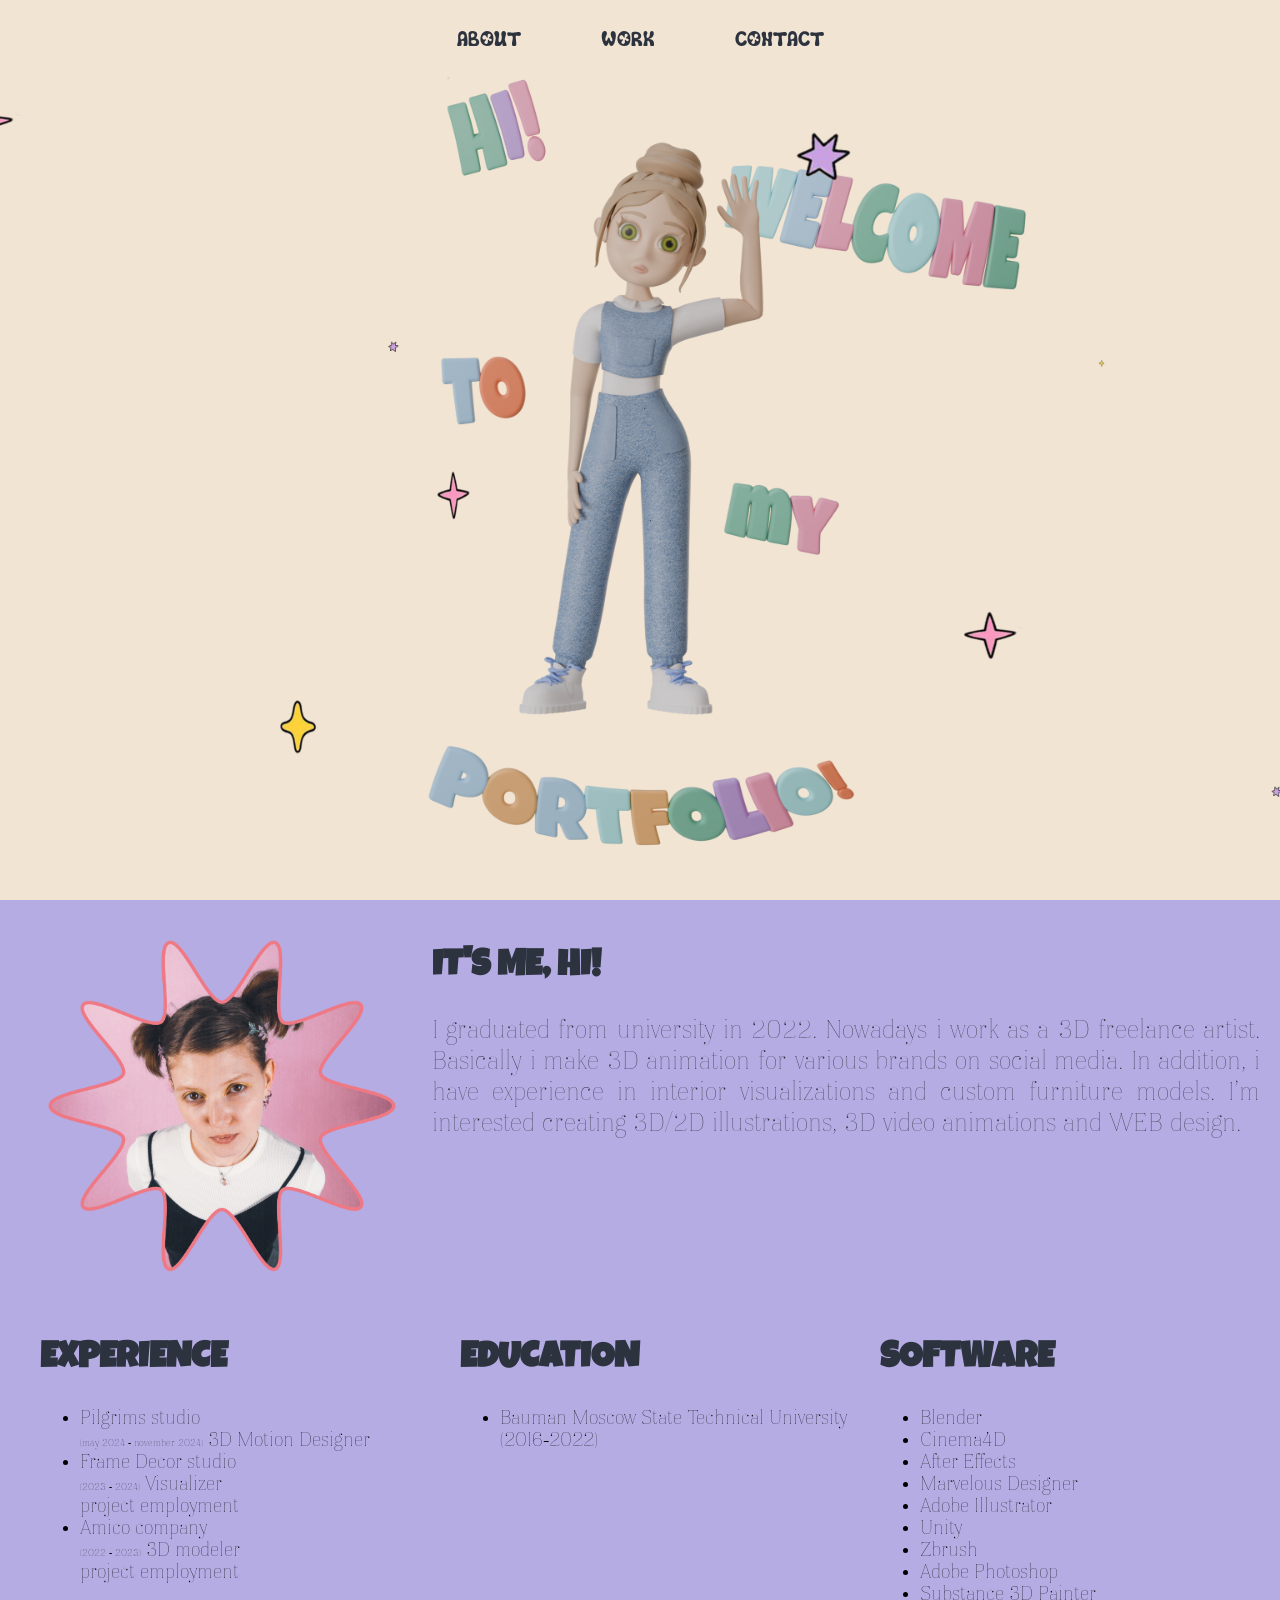
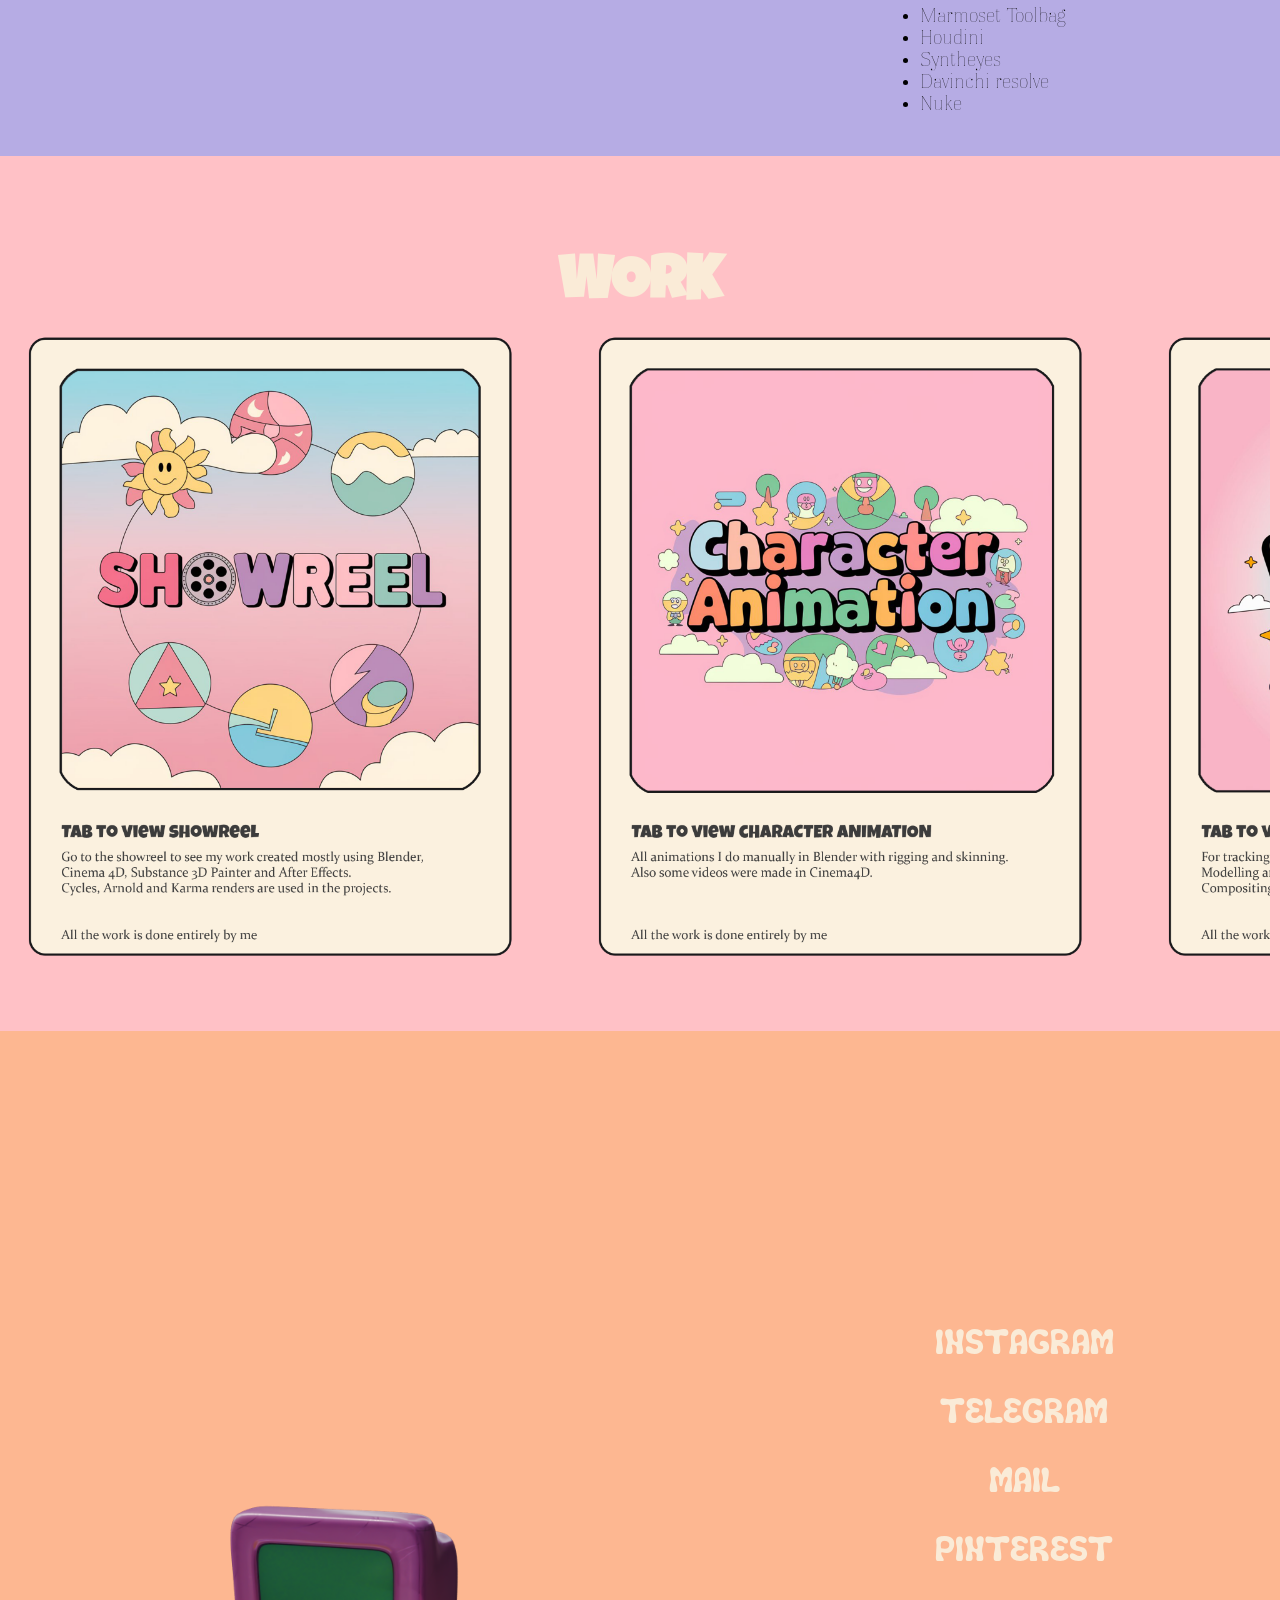
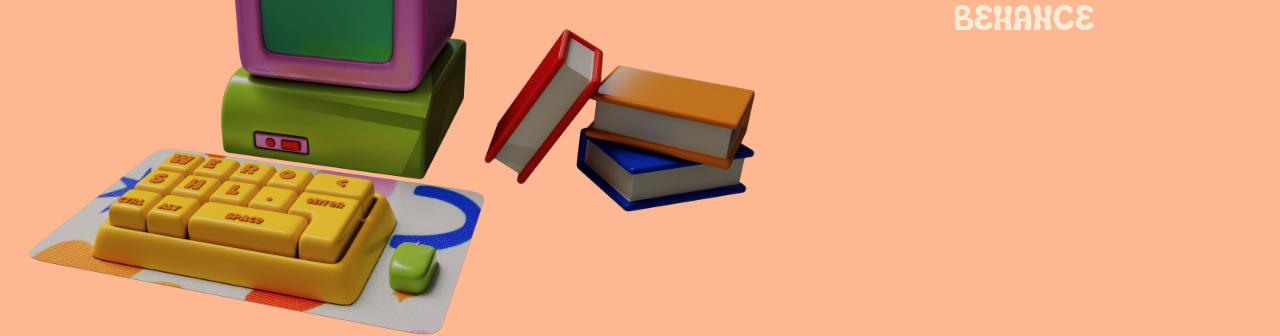
==== index.html @ 4b8dde6f "initial commit" ====
<!DOCTYPE html>
<html lang="en">
<head>
    <meta charset="UTF-8">
    <meta name="viewport" content="width=device-width, initial-scale=1.0">
    <title>Portfolio</title>
    <link rel="stylesheet" href="styles.css">
    <link rel="preconnect" href="https://fonts.googleapis.com">
    <link rel="preconnect" href="https://fonts.gstatic.com" crossorigin>
    <link href="https://fonts.googleapis.com/css2?family=Lobster&display=swap" rel="stylesheet">
</head>
<body>
    <header>
        <nav>
            <ul>
                <li><a href="#about" class="about">About</a></li>
                <li><a href="#work" class="work">Work</a></li>
                <li><a href="#contact" class="contact">Contact</a></li>
            </ul>
        </nav>
    </header>
    <section class="hero">
        <img src="images/splash/splash_0000.png" alt="Hero Image" class="hero-image" id="hero-image">
    </section>
    <section id="about" class="about-section">
        <div class="top-section">
            <img src="images/me.png" alt="me" class="me-image">
            <div class="about-me">
                <h1 class="about-title">IT'S ME, HI!</h1>
                <p class="about-text">
                    I graduated from university in 2022. Nowadays i work as a 3D freelance artist.
                    Basically i make 3D animation for various brands on social media. In addition, i have experience in interior visualizations and custom furniture models.
                    I'm interested creating 3D/2D illustrations, 3D video animations and WEB design.
                </p>
            </div>
        </div>
        <div class="about-columns">
            <div class="column">
                <h1 class="about-title">EXPERIENCE</h1>
                <ul class="custom-list">
                    <li>Pilgrims studio<br>
                        <span class="date">(may 2024 - november 2024)</span> 3D Motion Designer </li>
                    <li>Frame Decor studio <br>
                        <span class="date">(2023 - 2024)</span> Visualizer<br> 
                        project employment</li>
                    <li class="custom-list">Amico company <br>
                        <span class="date">(2022 - 2023)</span> 3D modeler<br>
                        project employment
                    </li>
                </ul>
            </div>
            <div class="column">
                <h1 class="about-title">EDUCATION</h1>
                <ul class="custom-list">
                    <li class="custom-list">Bauman Moscow State Technical University (2016-2022)</li>
                </ul>
            </div>
            <div class="column">
                <h1 class="about-title">SOFTWARE</h1>
                <ul class="custom-list">
                    <li>Blender</li>
                    <li>Cinema4D</li>
                    <li>After Effects</li>
                    <li>Marvelous Designer</li>
                    <li>Adobe Illustrator</li>
                    <li>Unity</li>
                    <li>Zbrush</li>
                    <li>Adobe Photoshop</li>
                    <li>Substance 3D Painter</li>
                    <li>Marmoset Toolbag</li>
                    <li>Houdini</li>
                    <li>Syntheyes</li>
                    <li>Davinchi resolve</li>
                    <li>Nuke</li>
                </ul>
            </div>
        </div>
    </section>
    
    <section id="work" class="work-section">
        <h1>WORK</h1>
        <div class="work-images">
            <a href="showreel.html"><img src="images/SHOWREEL.png" alt="showreel"></a>
            <a href="characterAnimation.html"><img src="images/CHARACTER ANIMATION.png" alt="characteranomation"></a>
            <a href="link3.html"><img src="images/VFX.png" alt="vfx"></a>
            <a href="link2.html"><img src="images/CGI.png" alt="cgi"></a>
            <a href="link5.html"><img src="images/CLOTHSIMULATION.png" alt="clothsimulation"></a>
        </div>
    </section>
    <section id="contact" class="contact-section">
        <div class="animation">
            <img id="animation-image" src="images/intro/intro0000.png" alt="Animation">
        </div>
        <div class="social-buttons">
            <a href="https://www.instagram.com/tripledaria?igsh=cnoxd2V1ZTIxaGNo" target="_blank">Instagram</a>
            <a href="https://t.me/itsnot_haha" target="_blank">Telegram</a>
            <a href="mailto:tripledaria3d@gmail.com">Mail</a>
            <a href="https://ru.pinterest.com/itsn0thaha/_created/" target="_blank">Pinterest</a>
            <a href="https://www.behance.net/DariaMarakova" target="_blank">Behance</a>
        </div>
    </section>
    <script src="script.js"></script>
</body>
</html>
---- styles.css ----
@font-face {
    font-family: 'LEPKA';
    src: url('fonts/LEPKA.otf') format('opentype');
}
@font-face {
    font-family: 'LuckiestGuy';
    src: url('fonts/LuckiestGuy.ttf') format('opentype');
}
@font-face {
    font-family: 'n1';
    src: url('fonts/KarstenThin.otf') format('opentype');
}

body {
    margin: 0;
    font-family: 'LEPKA', sans-serif;
}

header {
    position: fixed;
    top: 0;
    width: 100%;
    z-index: 1000;
    padding: 20px 0; /* Добавляем отступ сверху и снизу */
    background: none; /* Делаем фон прозрачным */
}

nav ul {
    list-style: none;
    padding: 0;
    margin: 0;
    display: flex;
    justify-content: center;
}

nav ul li {
    margin: 0 20px;
    font-size: 20px;
}

nav ul li a {
    text-decoration: none;
    color: rgb(45, 51, 62);
    padding: 10px 20px;
    border-radius: 5px;
    background: none; /* Убираем фон у кнопок */
    transition: transform 0.3s; /* Добавляем плавный переход для трансформации */
    display: inline-block;
}

nav ul li a:hover {
    transform: scale(1.2); 
}

.hero {
    background-color: rgb(241, 228, 211);
    display: flex;
    justify-content: center;
    align-items: center;
    margin-top: 0; /* Убираем отступ сверху */
    height: 100vh; /* Занимает всю высоту экрана */
    overflow: hidden;
}

.hero-image {
    border-radius: 15px;
    width: 100%;
    height: 100%;
    object-fit: cover; /* Масштабирует изображение, чтобы оно покрывало контейнер */
    object-position: center; /* Центрирует изображение */
}

.about-section, .work-section, .contact-section {
    padding: 50px 20px;
    text-align: center;
}

/* -------------------------- */
.about-section {
    background-color: #B6ACE4;
    padding: 20px;
    display: flex;
    flex-direction: column;
    align-items: stretch;
}

.top-section {
    display: flex;
    align-items: flex-start;
    margin-bottom: 20px;
}

.me-image {
    max-width: 30%;
    border-radius: 55px;
    margin-right: 20px;
    flex-shrink: 0;
    margin-left: 20px;
    transition: transform 0.5s;
}
.me-image:hover{
    transform: rotate(360deg);
}

.about-me {
    flex: 1;
}

h1, p{
    color: rgb(45, 51, 62);
}

.custom-list {
    /*list-style-type: none;  */
    font-family: 'n1', sans-serif;
    text-align: left;
    font-size: 20px;
}
.date{
    font-size: 10px;
}

.about-title {
    font-size: 36px;
    text-align: left;
    font-family: 'LuckiestGuy', sans-serif;
}

.about-text {
    font-size: 26px;
    line-height: 1.2;
    margin-top: 0px;
    text-align: justify;
    font-family: 'n1', sans-serif;
}

.about-columns {
    display: flex;
    justify-content: space-between;
    width: 100%;
    margin-left: 20px;
}

.column {
    flex: 1;
    margin-right: 20px;
}

.column:last-child {
    margin-right: 0;
}
p {
    font-family: 'n1', sans-serif;
}

/* -------------------------- */

.work-section {
    background-color: #ffc1c6;
    display: flex;
    flex-direction: column;
    justify-content: center;
    align-items: center;
    text-align: center;
}

.work-section h1 {
    position: relative; /* Абсолютное позиционирование для заголовка */
    font-size: 60px;
    margin-bottom: 0px;
    font-family: 'LuckiestGuy', sans-serif;
    color:antiquewhite;
}

.work-images {
    display: flex;
    overflow-x: scroll;
    overflow-y: hidden;
    gap: 70px;
    padding: 10px;
    width: 100%;
}

.work-images a img {
    border-radius: 15px;
    width: 500px;
    cursor: pointer;
    transition: transform 0.3s;
}

.work-images a img:hover{
    transform: scale(1.05);
}

.contact-section {
    background-color: #fdb791;
    display: flex;
    justify-content: space-between;
    align-items: center;
    position: relative;
    padding-bottom: 0px; /* Добавляем отступ снизу для анимации */
    height: 95vh;
}

.animation {
    position: absolute;
    bottom: 0;
    left: 0;
    width: 100%;
    height: 100%;
    display: flex;
    align-items: flex-end;
}

.animation img {
    max-width: 60%;
    max-height: 60%;
    object-fit: contain;
}

.social-buttons {
    display: flex;
    flex-direction: column;
    gap: 10px;
    position: absolute;
    top: 50%;
    left: 80%;
    transform: translate(-50%, -50%);
    z-index: 10;
    font-size: 35px;
}

.social-buttons a {
    text-decoration: none;
    color:antiquewhite;
    padding: 10px 20px;
    border-radius: 5px;
    background-color: none;
    transition: transform 0.3s; /* Добавляем плавный переход для трансформации */
}

.social-buttons a:hover {
    transform: scale(1.2); /* Увеличиваем кнопку на 20% */
}

/* Media Queries for Mobile Devices */
@media (max-width: 768px) {
    nav ul li {
        margin: 5px 0; /* Уменьшаем отступы между элементами */
    }

    nav ul li a {
        font-size: 14px; /* Уменьшаем размер шрифта */
        padding: 8px 12px; /* Уменьшаем отступы внутри кнопок */
    }

    .work-images a img {
        max-width: 400px;
    }

    .contact-section {
        flex-direction: column;
        align-items: center;
    }

    .animation img {
        max-width: 100%;
    }

    .social-buttons {
        position: static;
        transform: none;
        margin-top: 20px;
    }
    .top-section {
        flex-direction: column;
        align-items: center;
    }

    .me-image {
        margin-right: 0;
        margin-bottom: 20px;
        max-width: 60%;
    }

    .about-columns {
        flex-direction: column;
        align-items: stretch;
    }

    .column {
        margin-right: 0;
        margin-bottom: 20px;
    }

    .column:last-child {
        margin-bottom: 0;
    }
}
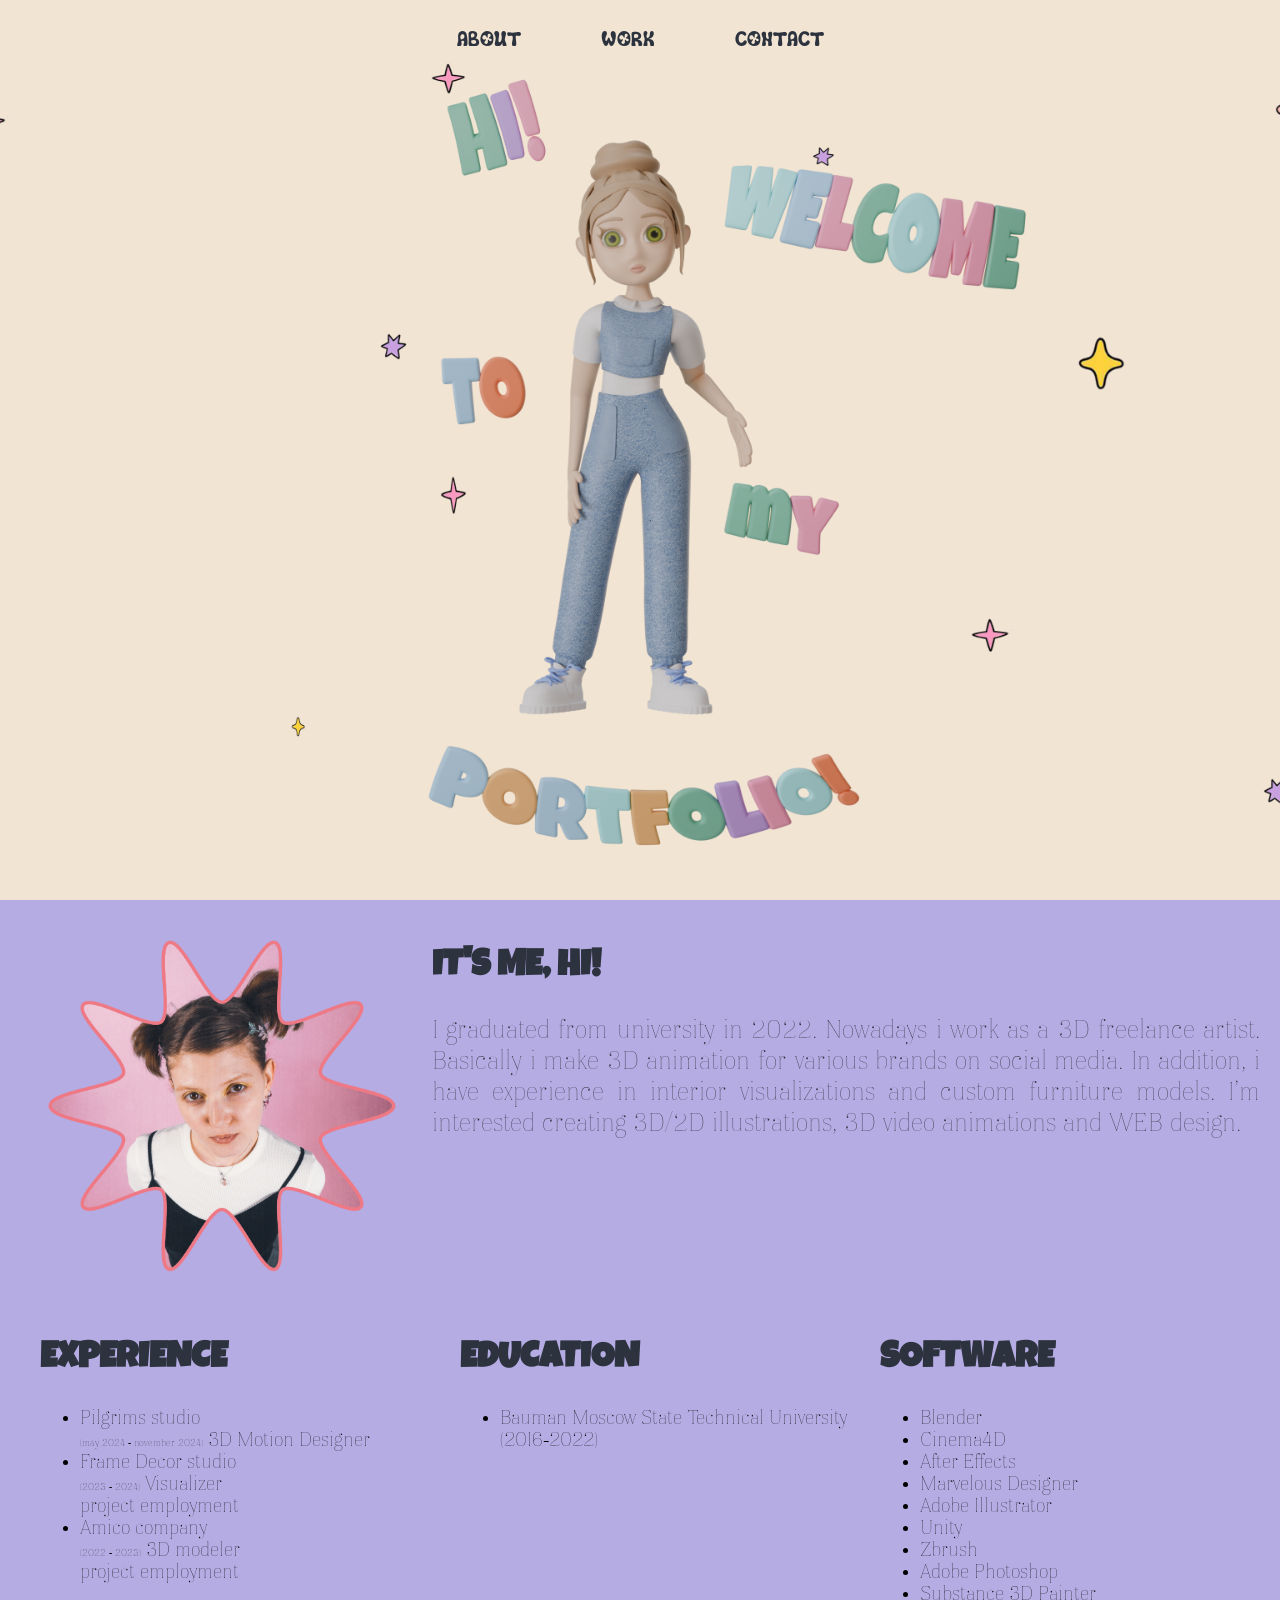
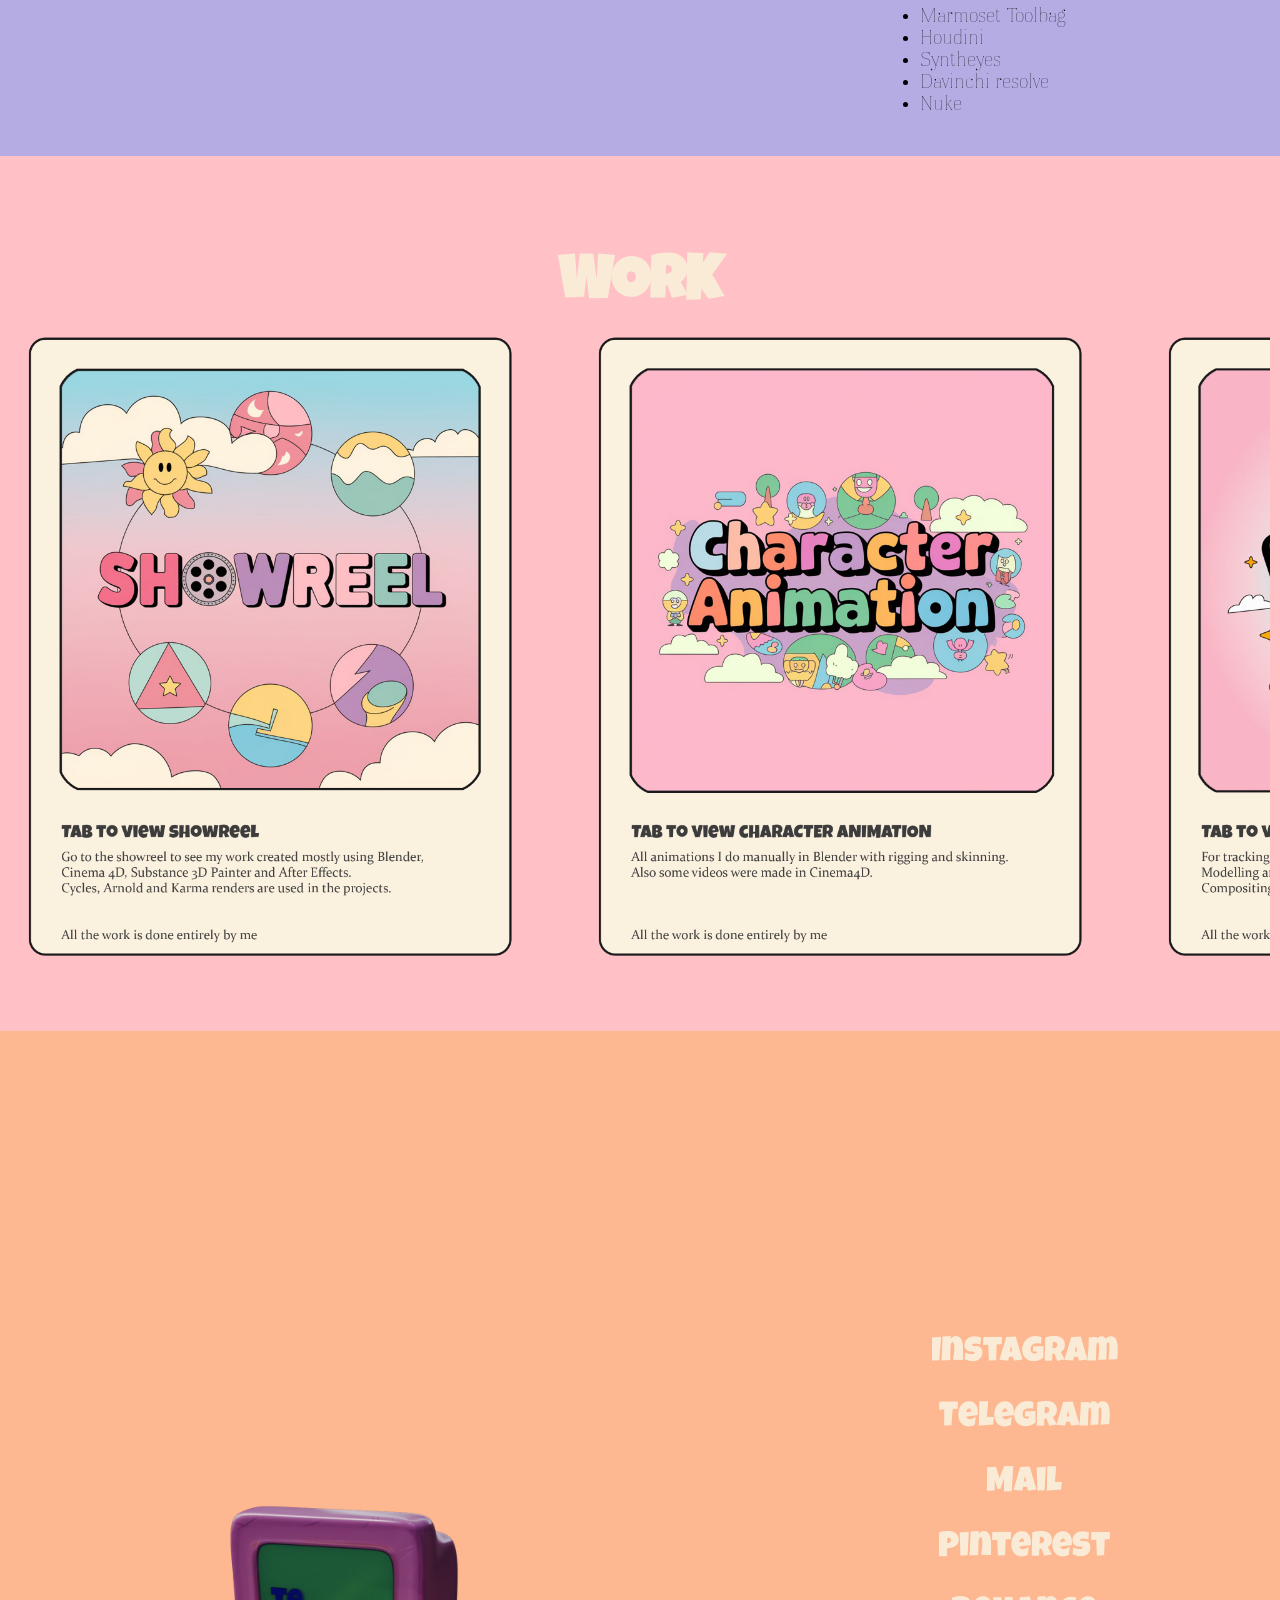
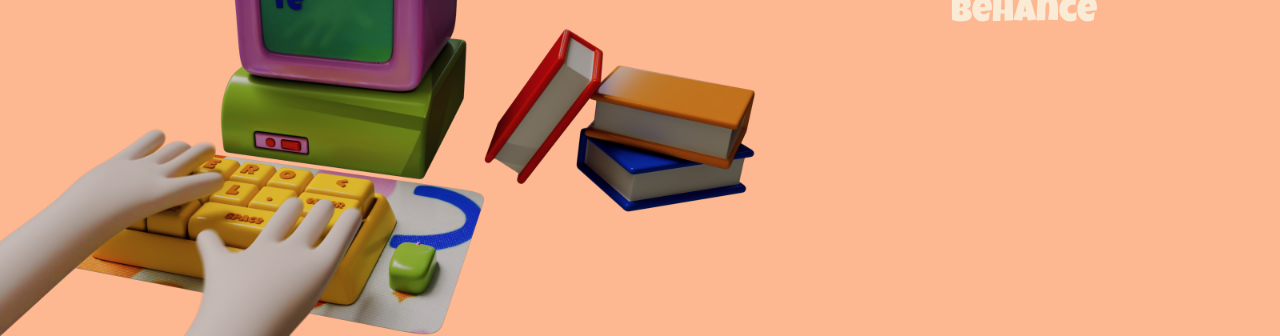
==== commit 0c89b7d9: "add vfx page" ====
--- a/index.html
+++ b/index.html
@@ -82,7 +82,7 @@
         <div class="work-images">
             <a href="showreel.html"><img src="images/SHOWREEL.png" alt="showreel"></a>
             <a href="characterAnimation.html"><img src="images/CHARACTER ANIMATION.png" alt="characteranomation"></a>
-            <a href="link3.html"><img src="images/VFX.png" alt="vfx"></a>
+            <a href="vfx.html"><img src="images/VFX.png" alt="vfx"></a>
             <a href="link2.html"><img src="images/CGI.png" alt="cgi"></a>
             <a href="link5.html"><img src="images/CLOTHSIMULATION.png" alt="clothsimulation"></a>
         </div>
--- a/styles.css
+++ b/styles.css
@@ -192,6 +192,7 @@
     transform: scale(1.05);
 }
 
+
 .contact-section {
     background-color: #fdb791;
     display: flex;
@@ -232,6 +233,7 @@
 
 .social-buttons a {
     text-decoration: none;
+    font-family: 'LuckiestGuy', sans-serif;
     color:antiquewhite;
     padding: 10px 20px;
     border-radius: 5px;
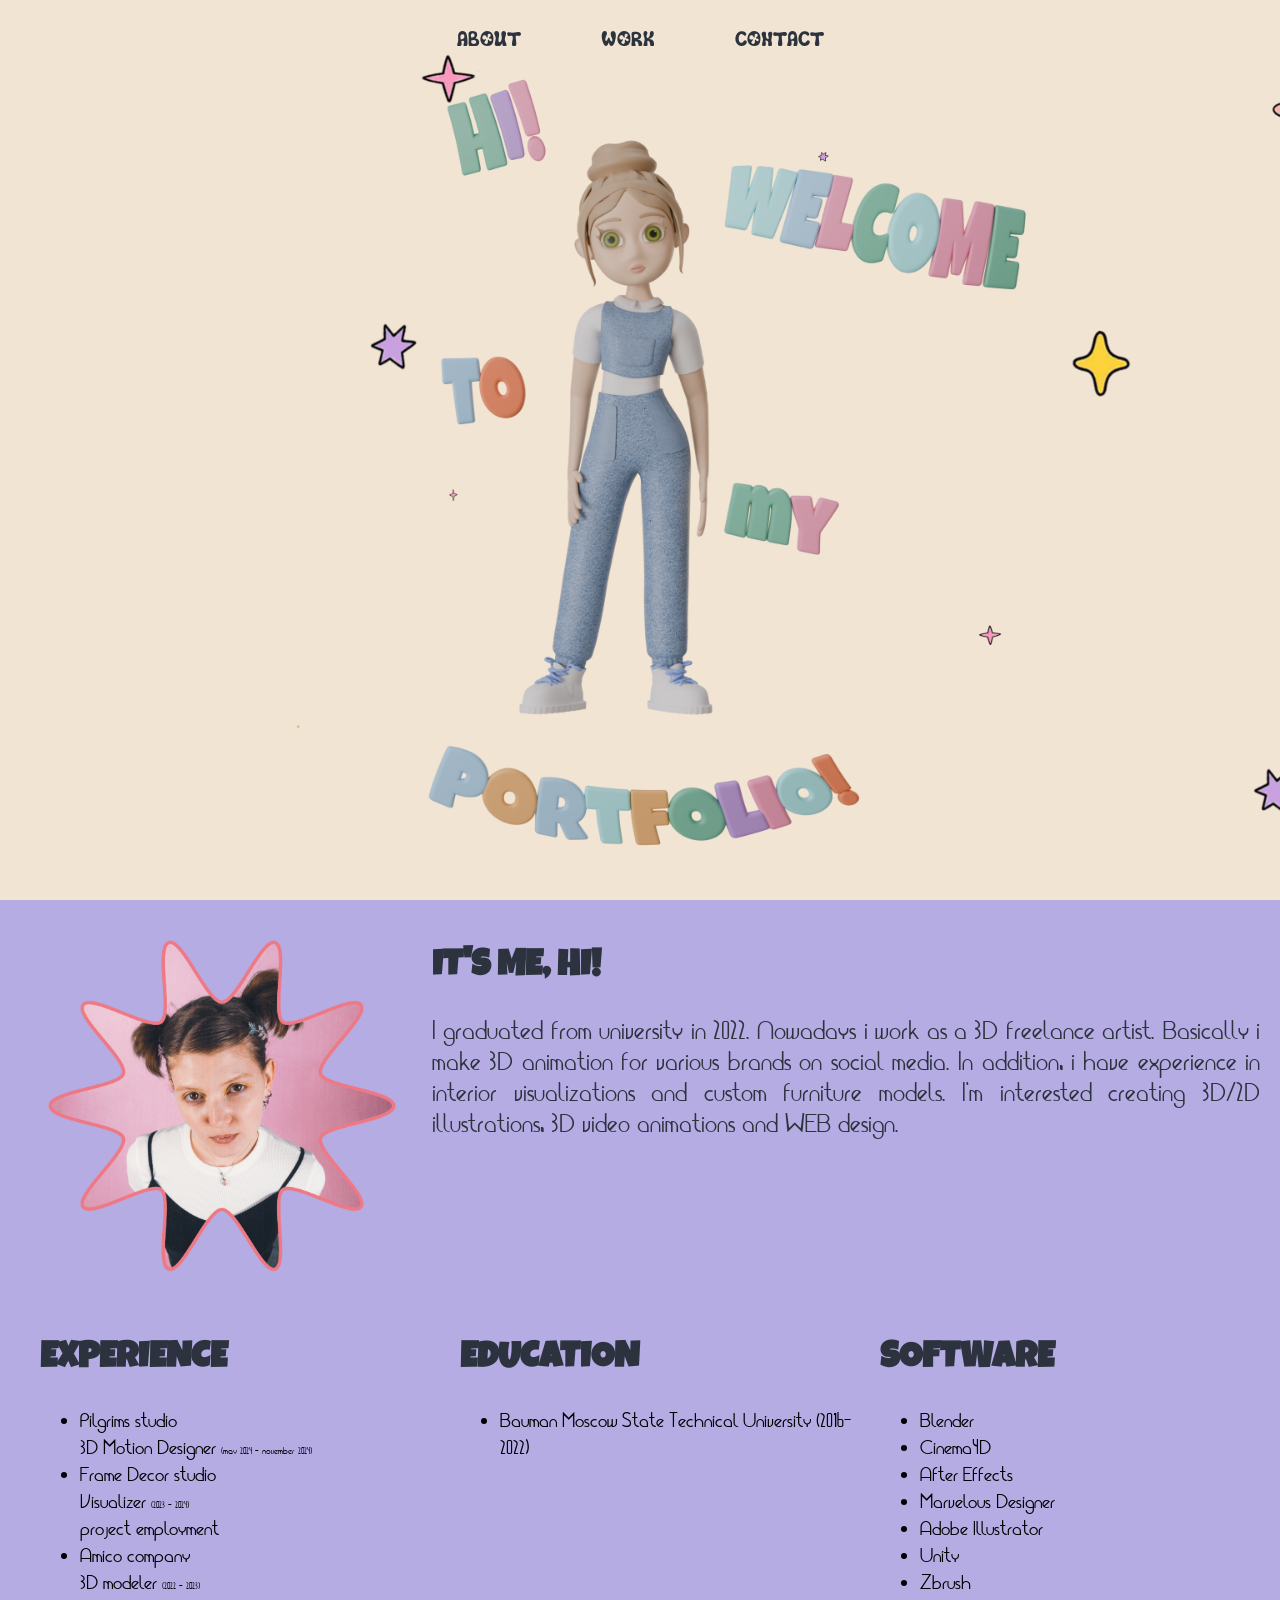
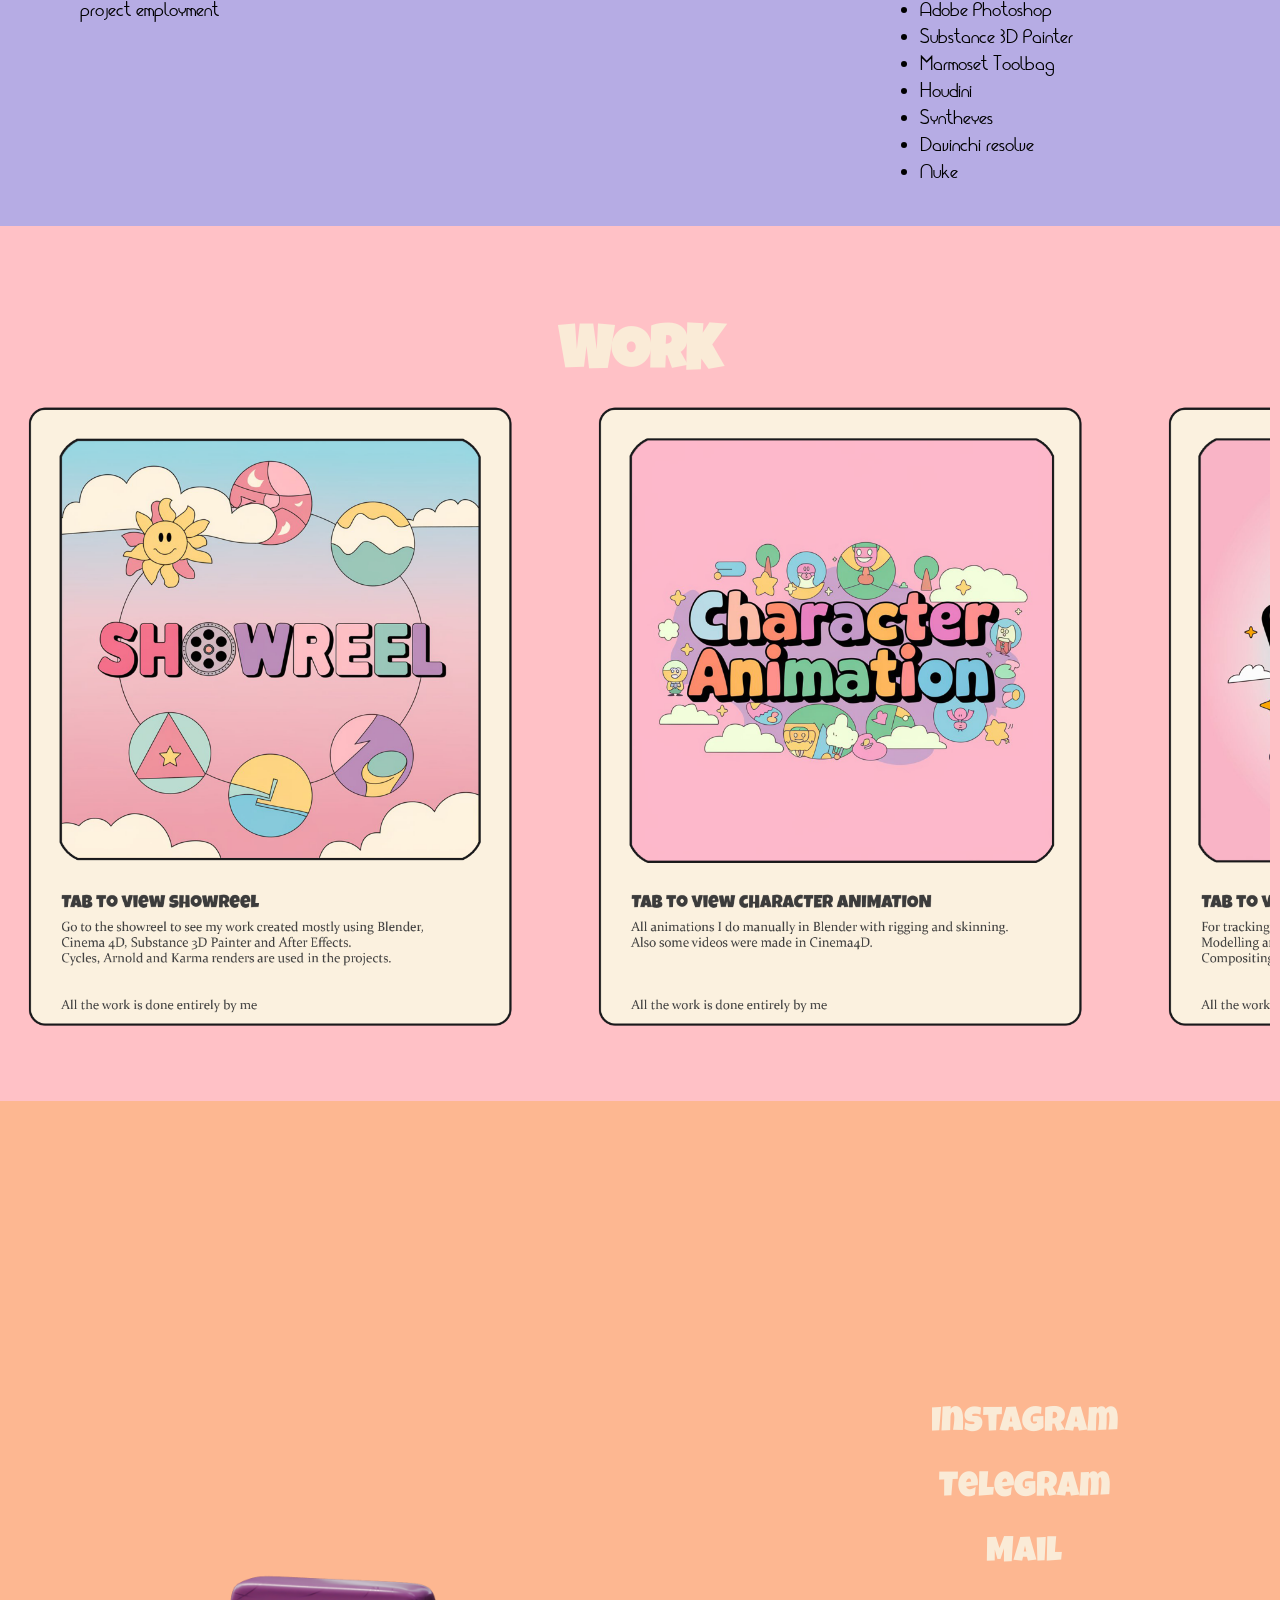
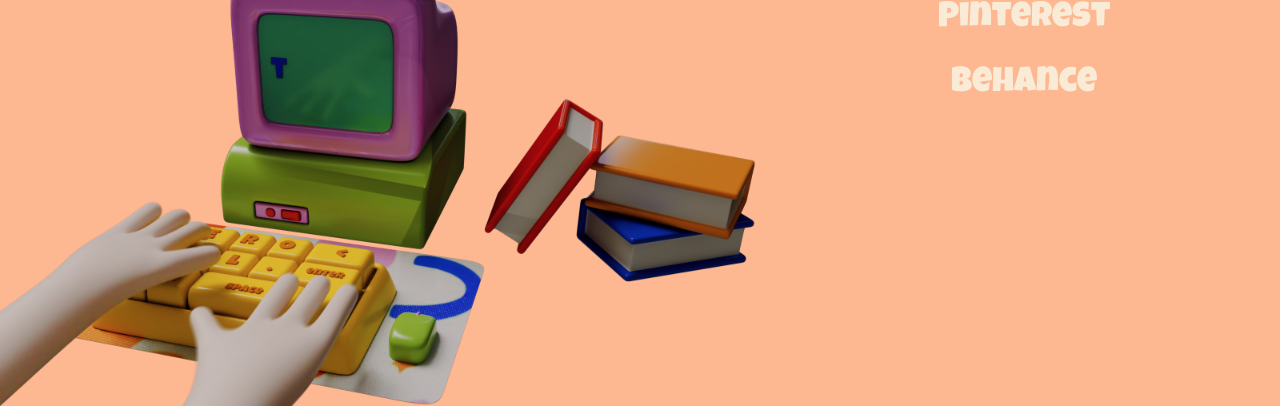
==== commit 8e8ecd98: "add cgi and cloth" ====
--- a/index.html
+++ b/index.html
@@ -39,12 +39,12 @@
                 <h1 class="about-title">EXPERIENCE</h1>
                 <ul class="custom-list">
                     <li>Pilgrims studio<br>
-                        <span class="date">(may 2024 - november 2024)</span> 3D Motion Designer </li>
+                         3D Motion Designer <span class="date">(may 2024 - november 2024)</span> </li>
                     <li>Frame Decor studio <br>
-                        <span class="date">(2023 - 2024)</span> Visualizer<br> 
+                         Visualizer <span class="date">(2023 - 2024)</span><br> 
                         project employment</li>
                     <li class="custom-list">Amico company <br>
-                        <span class="date">(2022 - 2023)</span> 3D modeler<br>
+                         3D modeler <span class="date">(2022 - 2023)</span><br>
                         project employment
                     </li>
                 </ul>
@@ -83,8 +83,8 @@
             <a href="showreel.html"><img src="images/SHOWREEL.png" alt="showreel"></a>
             <a href="characterAnimation.html"><img src="images/CHARACTER ANIMATION.png" alt="characteranomation"></a>
             <a href="vfx.html"><img src="images/VFX.png" alt="vfx"></a>
-            <a href="link2.html"><img src="images/CGI.png" alt="cgi"></a>
-            <a href="link5.html"><img src="images/CLOTHSIMULATION.png" alt="clothsimulation"></a>
+            <a href="cgi.html"><img src="images/CGI.png" alt="cgi"></a>
+            <a href="cloth.html"><img src="images/CLOTHSIMULATION.png" alt="clothsimulation"></a>
         </div>
     </section>
     <section id="contact" class="contact-section">
--- a/styles.css
+++ b/styles.css
@@ -8,7 +8,7 @@
 }
 @font-face {
     font-family: 'n1';
-    src: url('fonts/KarstenThin.otf') format('opentype');
+    src: url('fonts/citricacyrillic.ttf') format('opentype');
 }
 
 body {
@@ -169,7 +169,7 @@
     font-size: 60px;
     margin-bottom: 0px;
     font-family: 'LuckiestGuy', sans-serif;
-    color:antiquewhite;
+    color:rgb(250, 235, 215);
 }
 
 .work-images {
@@ -191,7 +191,40 @@
 .work-images a img:hover{
     transform: scale(1.05);
 }
-
+/* для полосы прокрутки */
+
+/* Стилизация полосы прокрутки для WebKit-браузеров (Chrome, Safari, новые версии Opera) */
+.work-images::-webkit-scrollbar {
+    width: 12px; /* Ширина полосы прокрутки */
+    height: 12px; /* Высота полосы прокрутки */
+}
+
+.work-images::-webkit-scrollbar-track {
+    background: #faebd7; /* Цвет фона полосы прокрутки */
+    border-radius: 10px; /* Скругление углов фона */
+}
+
+.work-images::-webkit-scrollbar-thumb {
+    background: #ffb579; /* Цвет бегунка */
+    border-radius: 10px; /* Скругление углов бегунка */
+}
+
+.work-images::-webkit-scrollbar-thumb:hover {
+    background: #faa159; /* Цвет бегунка при наведении */
+}
+
+/* Стилизация полосы прокрутки для Firefox */
+.work-images {
+    scrollbar-width: thin; /* Ширина полосы прокрутки */
+    scrollbar-color: #ffb579 #faebd7; /* Цвет бегунка и фона */
+}
+
+/* Стилизация полосы прокрутки для IE и Edge */
+.work-images {
+    -ms-overflow-style: none; /* Скрыть полосу прокрутки */
+}
+
+/* -------------------------- */
 
 .contact-section {
     background-color: #fdb791;
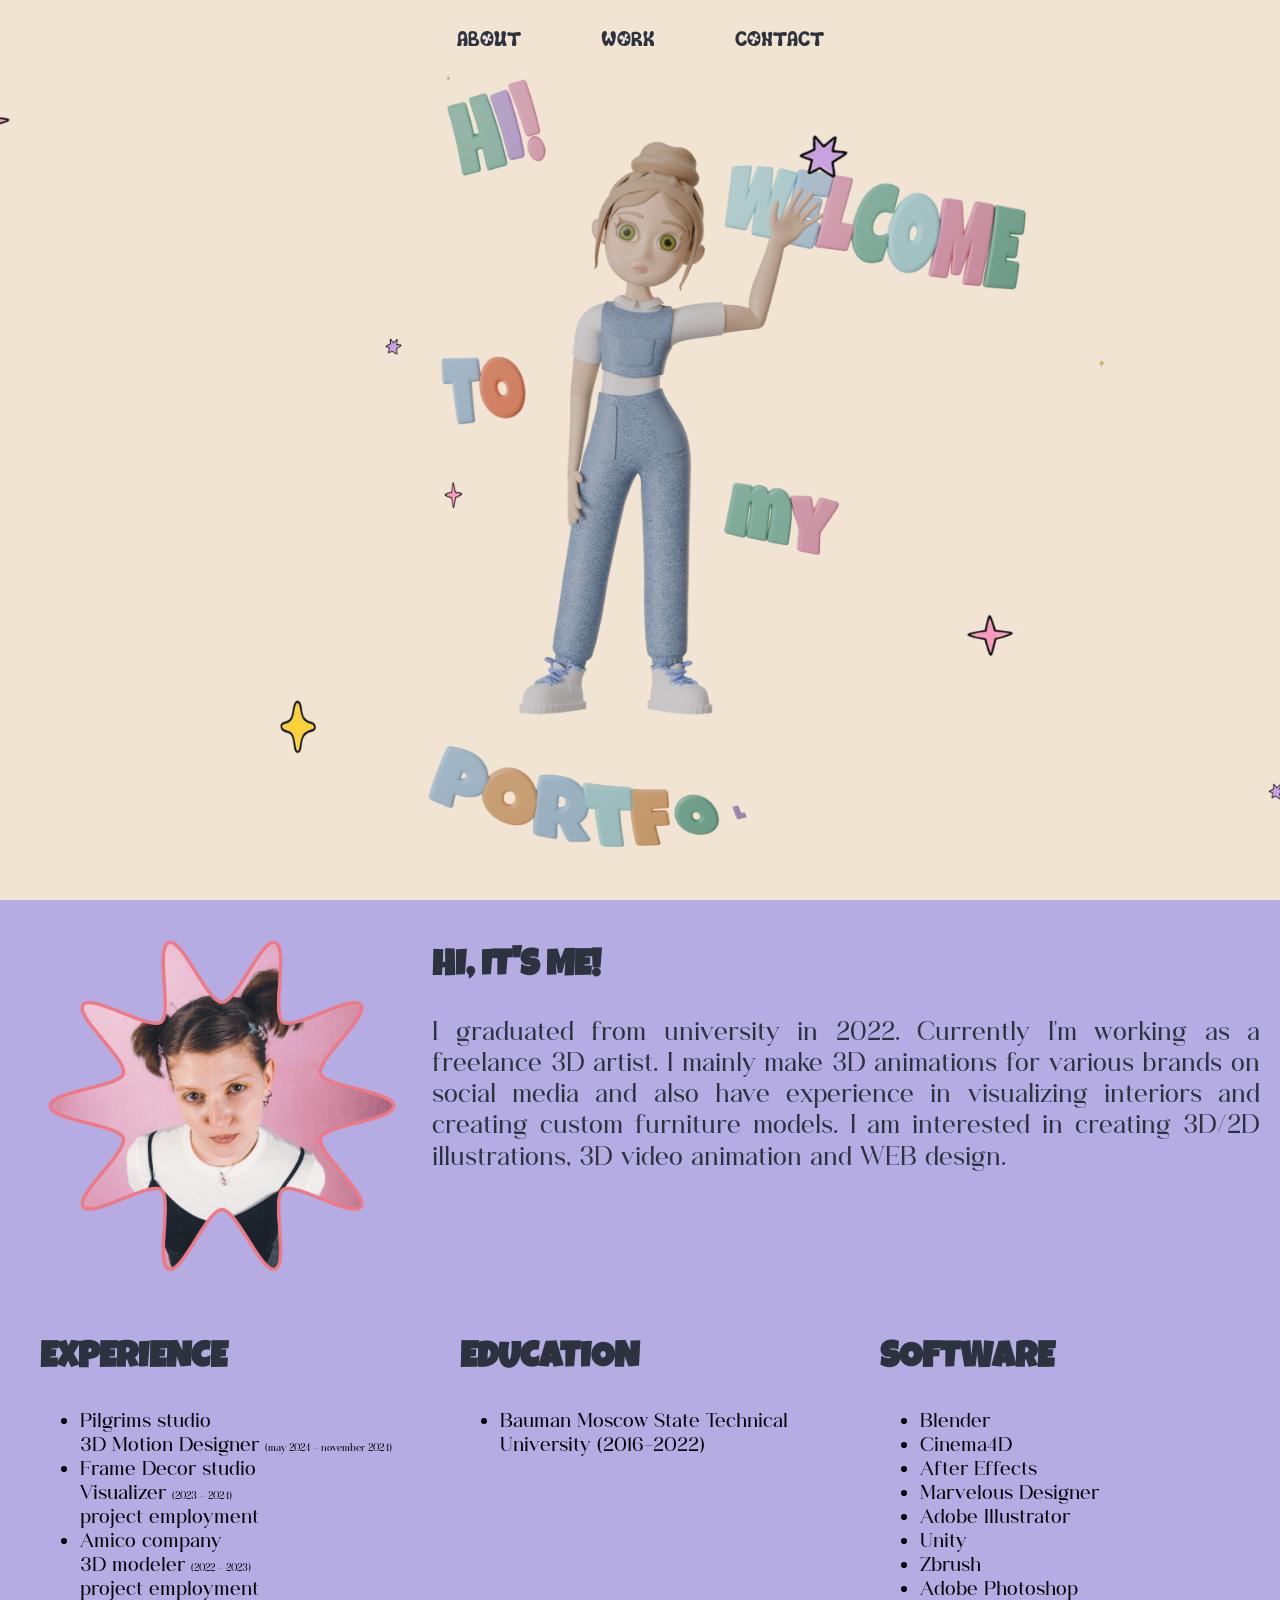
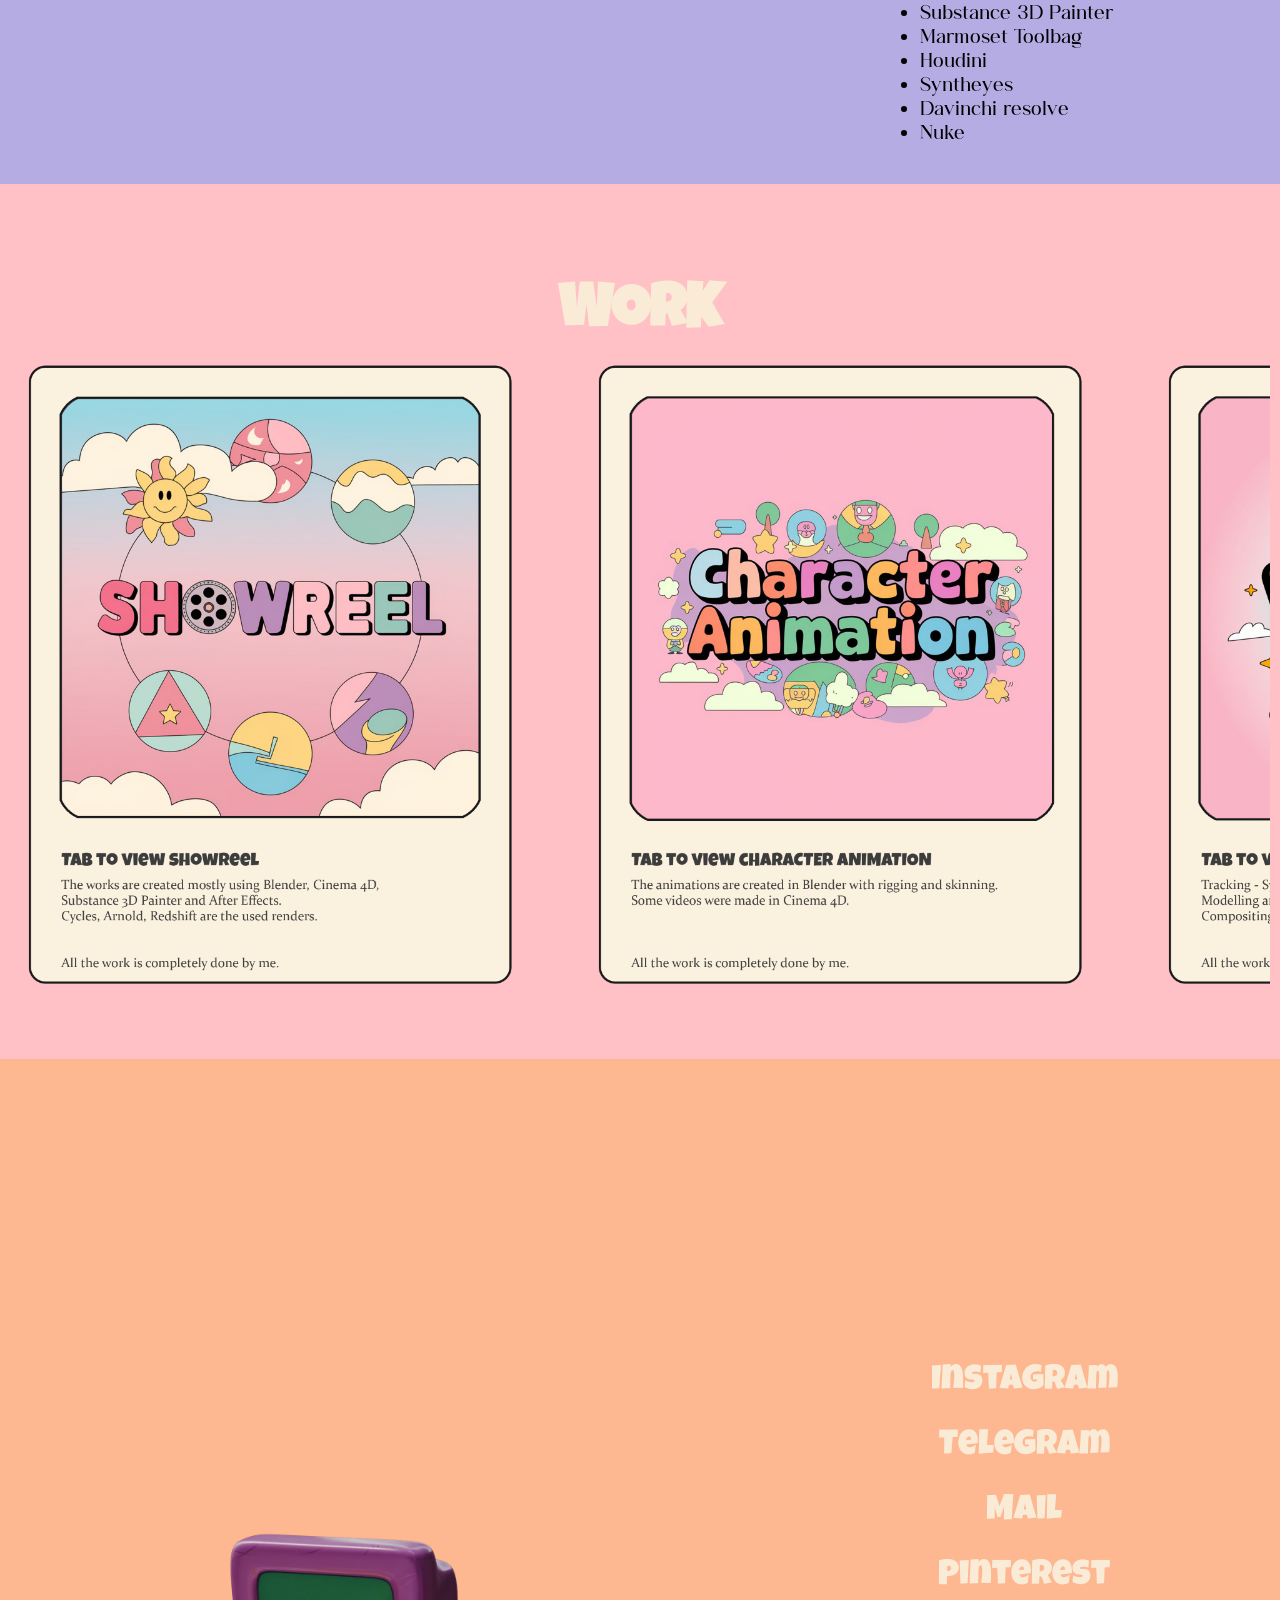
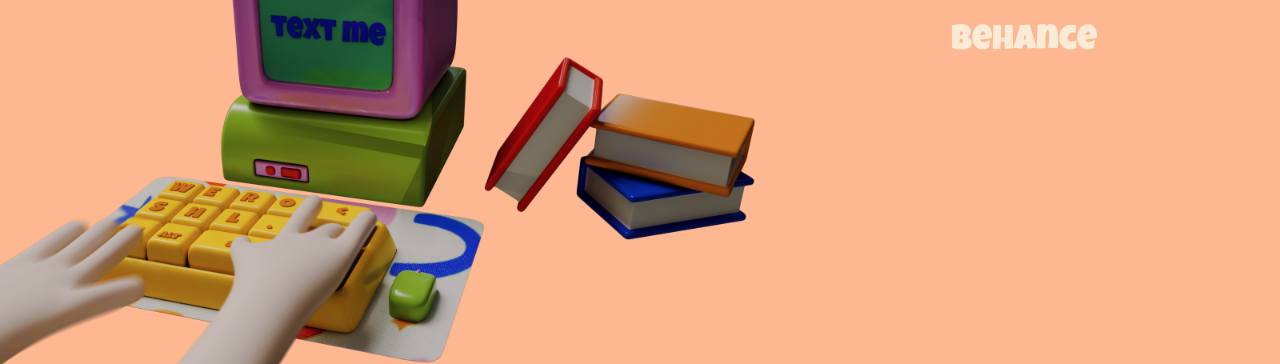
==== commit 394fb90a: "loading scree and some bug fixes" ====
--- a/index.html
+++ b/index.html
@@ -5,11 +5,21 @@
     <meta name="viewport" content="width=device-width, initial-scale=1.0">
     <title>Portfolio</title>
     <link rel="stylesheet" href="styles.css">
+    <link rel="stylesheet" href="loading.css">
     <link rel="preconnect" href="https://fonts.googleapis.com">
     <link rel="preconnect" href="https://fonts.gstatic.com" crossorigin>
     <link href="https://fonts.googleapis.com/css2?family=Lobster&display=swap" rel="stylesheet">
 </head>
 <body>
+    <div class="loader-background" id="loader-background"></div>
+    <div class="wrapper" id="loader">
+        <div class="circle"></div>
+        <div class="circle"></div>
+        <div class="circle"></div>
+        <div class="shadow"></div>
+        <div class="shadow"></div>
+        <div class="shadow"></div>
+    </div>
     <header>
         <nav>
             <ul>
@@ -26,11 +36,11 @@
         <div class="top-section">
             <img src="images/me.png" alt="me" class="me-image">
             <div class="about-me">
-                <h1 class="about-title">IT'S ME, HI!</h1>
+                <h1 class="about-title">HI, IT'S ME!</h1>
                 <p class="about-text">
-                    I graduated from university in 2022. Nowadays i work as a 3D freelance artist.
-                    Basically i make 3D animation for various brands on social media. In addition, i have experience in interior visualizations and custom furniture models.
-                    I'm interested creating 3D/2D illustrations, 3D video animations and WEB design.
+                    I graduated from university in 2022.  Currently I'm working as a freelance 3D artist.
+                    I mainly make 3D animations for various brands on social media and also have experience in visualizing interiors 
+                    and creating custom furniture models. I am interested in creating 3D/2D illustrations, 3D video animation and WEB design.
                 </p>
             </div>
         </div>
--- a/styles.css
+++ b/styles.css
@@ -8,7 +8,7 @@
 }
 @font-face {
     font-family: 'n1';
-    src: url('fonts/citricacyrillic.ttf') format('opentype');
+    src: url('fonts/classyvogue.otf') format('opentype');
 }
 
 body {
@@ -96,10 +96,6 @@
     margin-right: 20px;
     flex-shrink: 0;
     margin-left: 20px;
-    transition: transform 0.5s;
-}
-.me-image:hover{
-    transform: rotate(360deg);
 }
 
 .about-me {
--- a/loading.css
+++ b/loading.css
@@ -0,0 +1,100 @@
+.loader-background {
+    position: fixed;
+    top: 0;
+    left: 0;
+    width: 100%;
+    height: 100%;
+    background-color: rgb(241, 228, 211); 
+    z-index: 9998; /* Убедитесь, что фон находится под загрузкой, но над контентом */
+  }
+.wrapper {
+  width: 200px;
+  height: 60px;
+  position: fixed; /* Измените на fixed, чтобы загрузка была поверх всего контента */
+  top: 50%;
+  left: 50%;
+  transform: translate(-50%, -50%);
+  z-index: 9999; /* Убедитесь, что загрузка находится поверх всего контента */
+}
+
+.circle {
+  width: 20px;
+  height: 20px;
+  position: absolute;
+  border-radius: 50%;
+  background-color: #fdbe7f;
+  left: 15%;
+  transform-origin: 50%;
+  animation: circle7124 .5s alternate infinite ease;
+}
+
+@keyframes circle7124 {
+  0% {
+    top: 60px;
+    height: 5px;
+    border-radius: 50px 50px 25px 25px;
+    transform: scaleX(1.7);
+  }
+
+  40% {
+    height: 20px;
+    border-radius: 50%;
+    transform: scaleX(1);
+  }
+
+  100% {
+    top: 0%;
+  }
+}
+
+.circle:nth-child(2) {
+  left: 45%;
+  animation-delay: .2s;
+}
+
+.circle:nth-child(3) {
+  left: auto;
+  right: 15%;
+  animation-delay: .3s;
+}
+
+.shadow {
+  width: 20px;
+  height: 4px;
+  border-radius: 50%;
+  background-color: rgba(0,0,0,0.8);
+  position: absolute;
+  top: 62px;
+  transform-origin: 50%;
+  z-index: -1;
+  left: 15%;
+  filter: blur(1px);
+  animation: shadow046 .5s alternate infinite ease;
+}
+
+@keyframes shadow046 {
+  0% {
+    transform: scaleX(1.5);
+  }
+
+  40% {
+    transform: scaleX(1);
+    opacity: .7;
+  }
+
+  100% {
+    transform: scaleX(.2);
+    opacity: .4;
+  }
+}
+
+.shadow:nth-child(4) {
+  left: 45%;
+  animation-delay: .2s
+}
+
+.shadow:nth-child(5) {
+  left: auto;
+  right: 15%;
+  animation-delay: .3s;
+}
